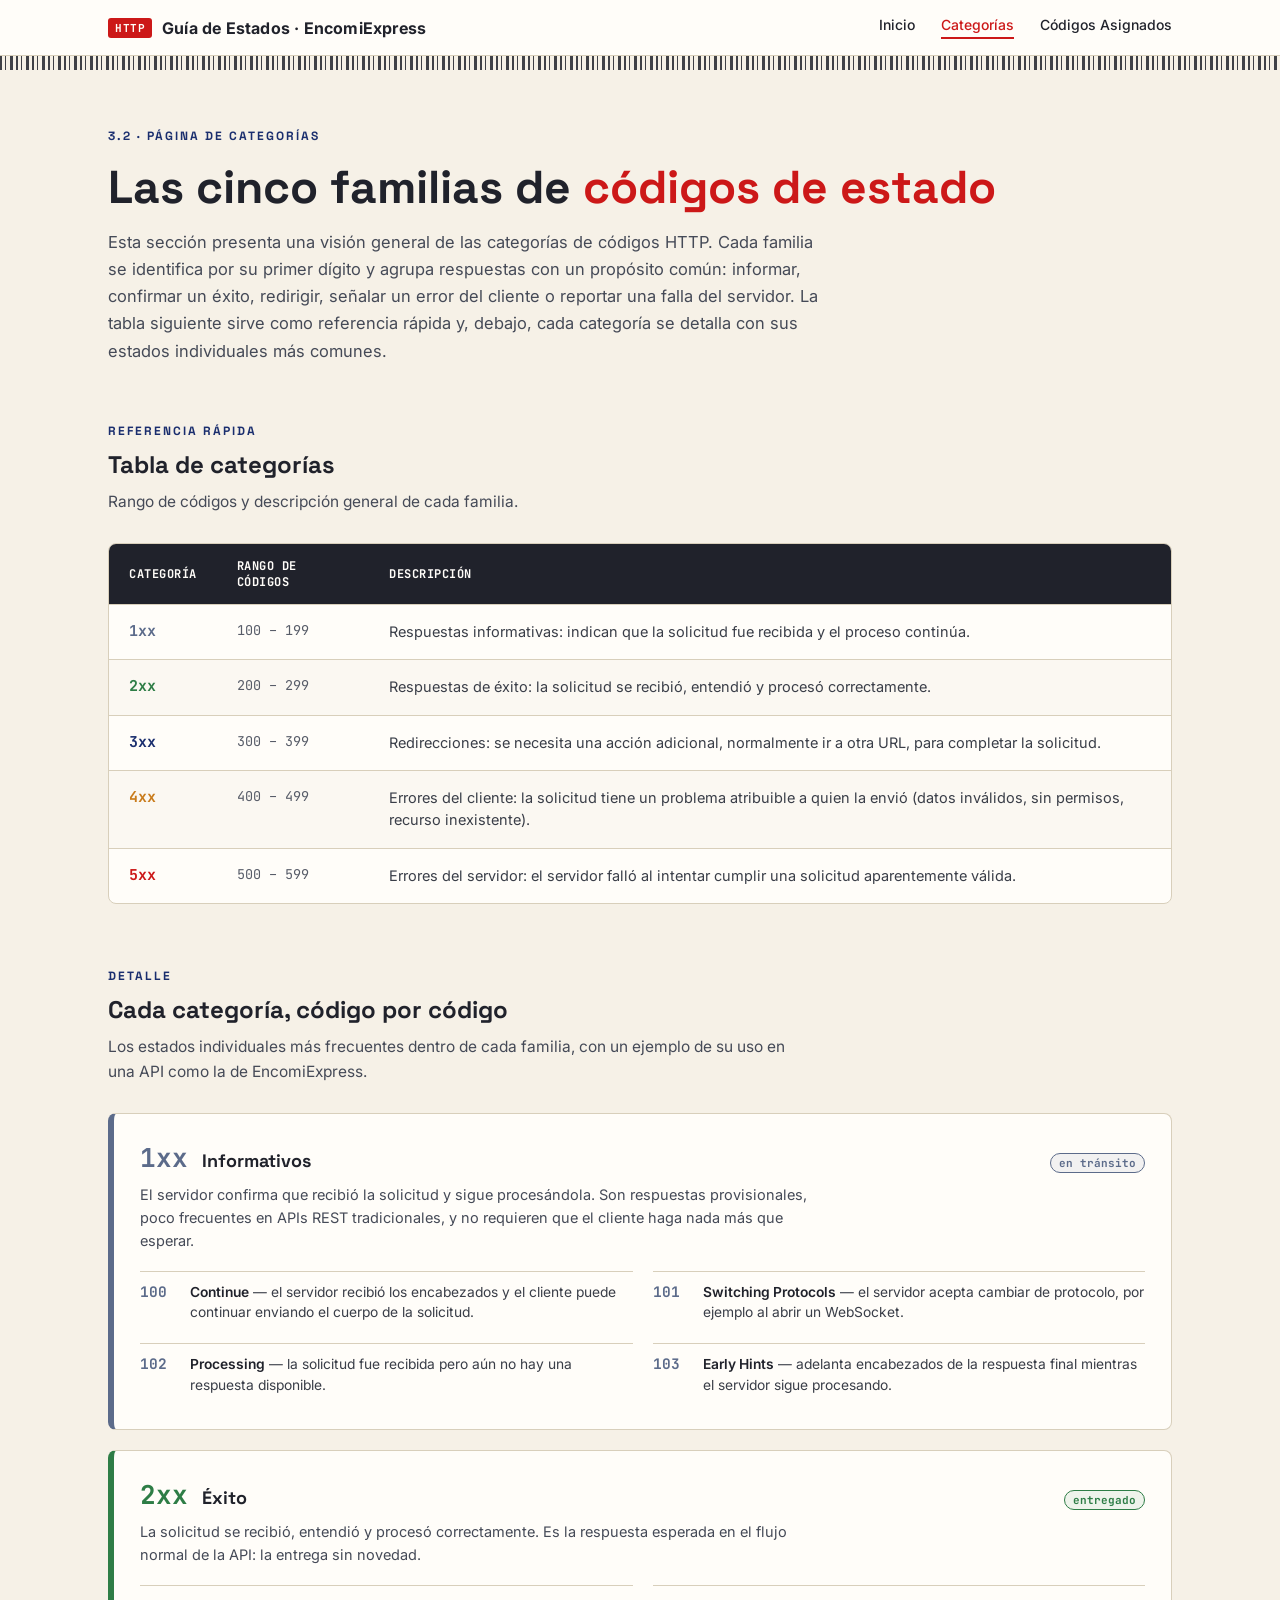
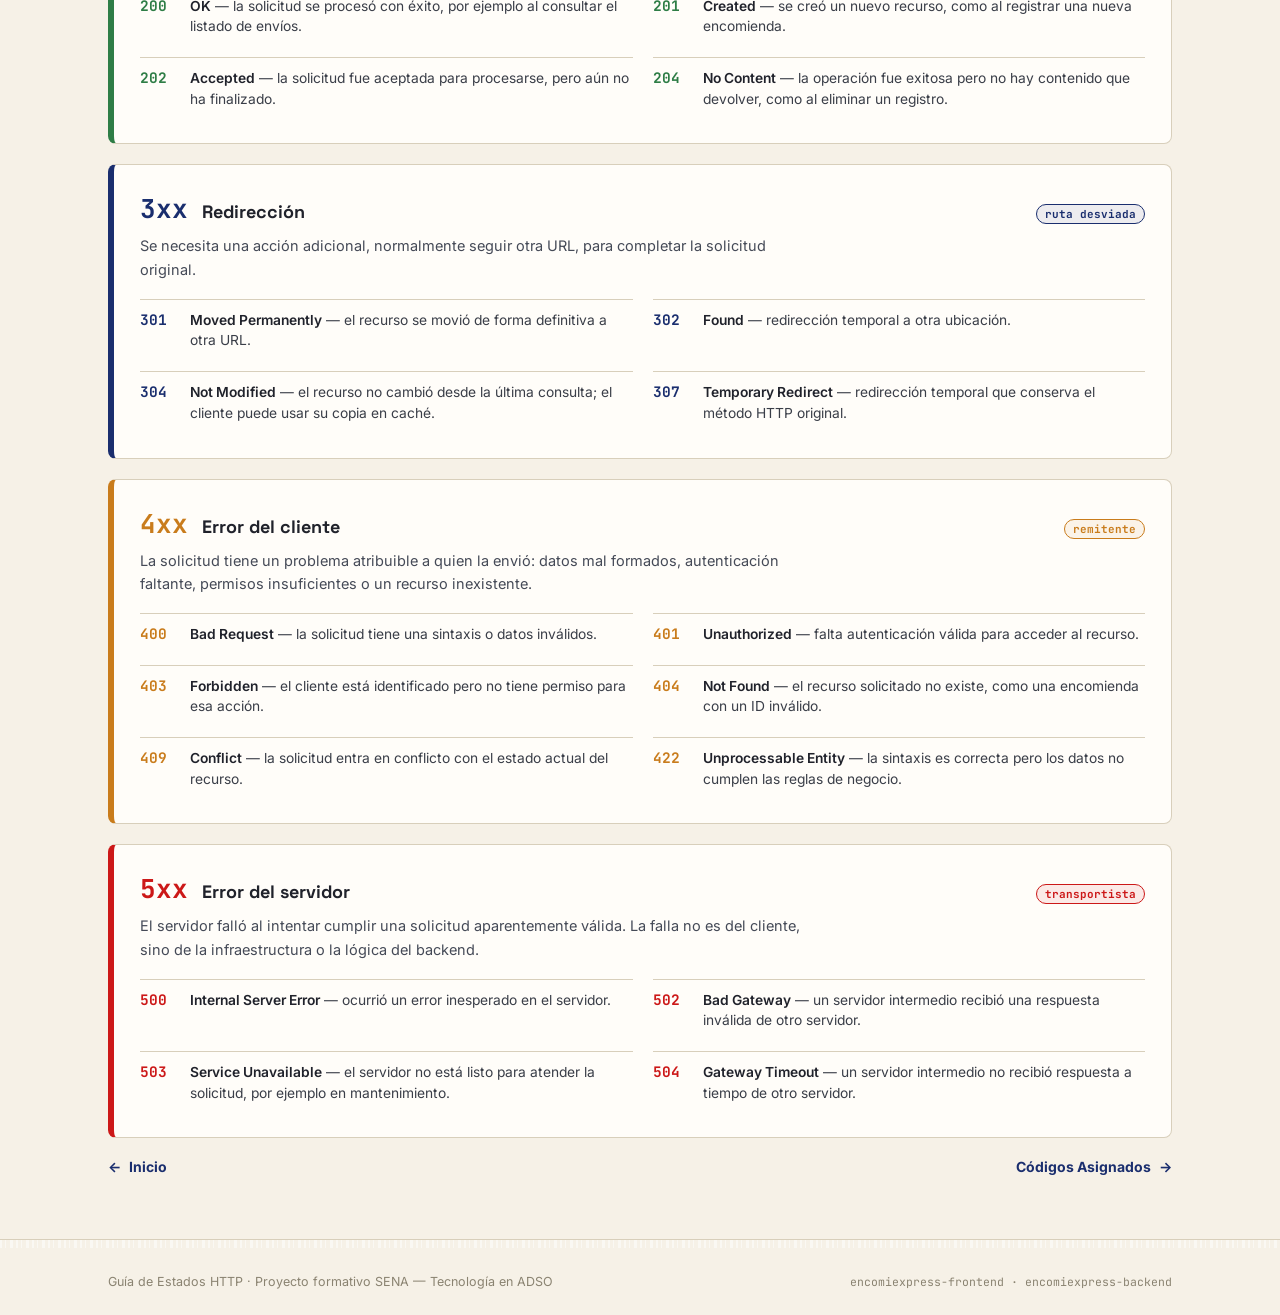
==== categorias.html @ 27d21e82 "Agrega pagina de categorias y corrige nav y equipo en el home Completa los nombres del equipo de des" ====
<!DOCTYPE html>
<html lang="es">
<head>
<meta charset="UTF-8">
<meta name="viewport" content="width=device-width, initial-scale=1.0">
<title>Categorías · EncomiExpress</title>
<link rel="preconnect" href="https://fonts.googleapis.com">
<link rel="preconnect" href="https://fonts.gstatic.com" crossorigin>
<link href="https://fonts.googleapis.com/css2?family=Space+Grotesk:wght@500;600;700&family=Inter:wght@400;500;600&family=JetBrains+Mono:wght@500;700&display=swap" rel="stylesheet">
<style>
  :root{
    --rojo-carga:#CC1818;
    --azul-encomi:#1A2E6E;
    --crema-papel:#F6F1E7;
    --grafito:#20222B;
    --verde-entregado:#2E7D46;
    --ambar-aviso:#C97C1C;
    --linea:#D8CFBB;
    --blanco:#FFFDF9;
  }

  *{box-sizing:border-box;}
  html{scroll-behavior:smooth;}
  body{
    margin:0;
    background:var(--crema-papel);
    color:var(--grafito);
    font-family:'Inter', sans-serif;
    -webkit-font-smoothing:antialiased;
  }
  h1,h2,h3,.eyebrow{font-family:'Space Grotesk', sans-serif;}
  code, .code, .mono{font-family:'JetBrains Mono', monospace;}

  a{color:inherit;}

  .barcode{
    height:14px;
    background-image:repeating-linear-gradient(
      90deg,
      var(--grafito) 0px, var(--grafito) 2px,
      transparent 2px, transparent 5px,
      var(--grafito) 5px, var(--grafito) 6px,
      transparent 6px, transparent 10px,
      var(--grafito) 10px, var(--grafito) 13px,
      transparent 13px, transparent 16px
    );
    opacity:0.85;
  }
  .barcode.light{ filter:invert(1) brightness(1.6); opacity:0.5; }

  /* ===== NAV ===== */
  header.top{
    position:sticky; top:0; z-index:50;
    background:var(--blanco);
    border-bottom:1px solid var(--linea);
  }
  .nav-wrap{
    max-width:1120px; margin:0 auto; padding:16px 28px;
    display:flex; align-items:center; justify-content:space-between; gap:20px;
  }
  .brand{display:flex; align-items:center; gap:10px; font-weight:700; letter-spacing:0.2px;}
  .brand .tag{
    background:var(--rojo-carga); color:var(--blanco);
    font-family:'JetBrains Mono',monospace; font-size:11px; font-weight:700;
    padding:3px 7px; border-radius:3px; letter-spacing:0.5px;
  }
  nav.links{display:flex; gap:26px; flex-wrap:wrap;}
  nav.links a{
    font-size:14px; font-weight:500; text-decoration:none; color:var(--grafito);
    padding-bottom:4px; border-bottom:2px solid transparent;
    transition:border-color .2s ease, color .2s ease;
  }
  nav.links a:hover{border-color:var(--rojo-carga); color:var(--rojo-carga);}
  nav.links a.active{border-color:var(--rojo-carga); color:var(--rojo-carga);}

  /* ===== PAGE HEAD ===== */
  .page-head{
    max-width:1120px; margin:0 auto; padding:54px 28px 10px;
  }
  .eyebrow{
    display:inline-block; font-size:12px; font-weight:700; letter-spacing:2px;
    text-transform:uppercase; color:var(--azul-encomi); margin-bottom:18px;
  }
  h1{
    font-size:clamp(1.9rem, 3.6vw, 2.9rem);
    line-height:1.1; margin:0 0 16px; font-weight:700; color:var(--grafito);
  }
  h1 span{color:var(--rojo-carga);}
  .lead{font-size:16.5px; line-height:1.65; max-width:72ch; color:#454A57; margin:0;}

  section{max-width:1120px; margin:0 auto; padding:44px 28px;}
  section.tight{padding-top:16px;}
  .section-head{margin-bottom:28px; max-width:70ch;}
  .section-head .eyebrow{margin-bottom:10px;}
  .section-head h2{font-size:1.5rem; margin:0 0 10px; font-weight:700;}
  .section-head p{color:#454A57; line-height:1.6; margin:0; font-size:15.5px;}

  /* ===== TABLA DE REFERENCIA ===== */
  .table-wrap{
    background:var(--blanco); border:1px solid var(--linea); border-radius:8px;
    overflow:hidden;
  }
  table.ref-table{width:100%; border-collapse:collapse;}
  table.ref-table thead th{
    background:var(--grafito); color:var(--blanco);
    font-family:'JetBrains Mono',monospace; font-size:12px; letter-spacing:0.5px;
    text-transform:uppercase; text-align:left; padding:14px 20px; font-weight:700;
  }
  table.ref-table tbody td{
    padding:16px 20px; border-top:1px solid var(--linea); font-size:14.5px; vertical-align:top;
  }
  table.ref-table tbody tr:nth-child(even){background:#FBF8F2;}
  table.ref-table td.cat{
    font-family:'JetBrains Mono',monospace; font-weight:700; font-size:15px; color:var(--c);
    white-space:nowrap;
  }
  table.ref-table td.range{font-family:'JetBrains Mono',monospace; font-size:13.5px; color:#575C68; white-space:nowrap;}
  table.ref-table td.desc{color:#3A3E48; line-height:1.55;}

  /* ===== DETALLE POR CATEGORIA ===== */
  .cat-detail{
    background:var(--blanco); border:1px solid var(--linea); border-radius:8px;
    padding:26px 26px 24px; margin-bottom:20px; border-left:6px solid var(--c);
  }
  .cat-detail-head{
    display:flex; align-items:baseline; gap:14px; margin-bottom:6px; flex-wrap:wrap;
  }
  .cat-detail-head .code-range{
    font-family:'JetBrains Mono',monospace; font-weight:700; font-size:26px; color:var(--c);
  }
  .cat-detail-head h3{margin:0; font-size:18px; font-weight:700;}
  .cat-detail .status-chip{
    font-size:11px; font-weight:700; font-family:'JetBrains Mono',monospace;
    color:var(--c); border:1px solid var(--c); padding:2px 8px; border-radius:20px;
    background:color-mix(in srgb, var(--c) 8%, transparent);
    margin-left:auto;
  }
  .cat-detail > p.desc{margin:8px 0 18px; font-size:14.5px; line-height:1.6; color:#454A57; max-width:75ch;}
  .code-list{
    display:grid; grid-template-columns:repeat(2, 1fr); gap:10px 20px;
  }
  .code-item{
    display:flex; gap:12px; align-items:baseline;
    border-top:1px solid var(--linea); padding:10px 0;
  }
  .code-item .num{
    font-family:'JetBrains Mono',monospace; font-weight:700; font-size:14.5px; color:var(--c);
    min-width:38px;
  }
  .code-item .txt{font-size:13.8px; line-height:1.5; color:#3A3E48;}
  .code-item .txt strong{font-weight:600; color:var(--grafito);}

  /* ===== FOOTER NAV ===== */
  .page-nav{
    display:flex; justify-content:space-between; gap:16px; margin-top:10px; flex-wrap:wrap;
  }
  .page-nav a{
    text-decoration:none; font-size:14px; font-weight:700; color:var(--azul-encomi);
    display:flex; align-items:center; gap:8px;
  }
  .page-nav a:hover{color:var(--rojo-carga);}
  .page-nav a.next::after{content:" →";}
  .page-nav a.prev::before{content:"← ";}

  footer{
    border-top:1px solid var(--linea); margin-top:20px;
  }
  .footer-wrap{
    max-width:1120px; margin:0 auto; padding:26px 28px;
    display:flex; justify-content:space-between; align-items:center; gap:16px; flex-wrap:wrap;
  }
  .footer-wrap p{margin:0; font-size:12.5px; color:#8A8371;}
  .footer-wrap .mono{font-size:11.5px;}

  @media (max-width:860px){
    nav.links{display:none;}
    .code-list{grid-template-columns:1fr;}
    table.ref-table{font-size:13px;}
  }
</style>
</head>
<body>

<header class="top">
  <div class="nav-wrap">
    <div class="brand"><span class="tag">HTTP</span> Guía de Estados · EncomiExpress</div>
    <nav class="links">
      <a href="index.html">Inicio</a>
      <a href="categorias.html" class="active">Categorías</a>
      <a href="codigos-asignados.html">Códigos Asignados</a>
    </nav>
  </div>
</header>

<div class="barcode"></div>

<main>

  <div class="page-head">
    <span class="eyebrow">3.2 · Página de Categorías</span>
    <h1>Las cinco familias de <span>códigos de estado</span></h1>
    <p class="lead">
      Esta sección presenta una visión general de las categorías de códigos HTTP. Cada familia se identifica
      por su primer dígito y agrupa respuestas con un propósito común: informar, confirmar un éxito, redirigir,
      señalar un error del cliente o reportar una falla del servidor. La tabla siguiente sirve como referencia
      rápida y, debajo, cada categoría se detalla con sus estados individuales más comunes.
    </p>
  </div>

  <section>
    <div class="section-head">
      <span class="eyebrow">Referencia rápida</span>
      <h2>Tabla de categorías</h2>
      <p>Rango de códigos y descripción general de cada familia.</p>
    </div>

    <div class="table-wrap">
      <table class="ref-table">
        <thead>
          <tr>
            <th>Categoría</th>
            <th>Rango de Códigos</th>
            <th>Descripción</th>
          </tr>
        </thead>
        <tbody>
          <tr>
            <td class="cat" style="--c:#5C6B8A">1xx</td>
            <td class="range">100 – 199</td>
            <td class="desc">Respuestas informativas: indican que la solicitud fue recibida y el proceso continúa.</td>
          </tr>
          <tr>
            <td class="cat" style="--c:#2E7D46">2xx</td>
            <td class="range">200 – 299</td>
            <td class="desc">Respuestas de éxito: la solicitud se recibió, entendió y procesó correctamente.</td>
          </tr>
          <tr>
            <td class="cat" style="--c:#1A2E6E">3xx</td>
            <td class="range">300 – 399</td>
            <td class="desc">Redirecciones: se necesita una acción adicional, normalmente ir a otra URL, para completar la solicitud.</td>
          </tr>
          <tr>
            <td class="cat" style="--c:#C97C1C">4xx</td>
            <td class="range">400 – 499</td>
            <td class="desc">Errores del cliente: la solicitud tiene un problema atribuible a quien la envió (datos inválidos, sin permisos, recurso inexistente).</td>
          </tr>
          <tr>
            <td class="cat" style="--c:#CC1818">5xx</td>
            <td class="range">500 – 599</td>
            <td class="desc">Errores del servidor: el servidor falló al intentar cumplir una solicitud aparentemente válida.</td>
          </tr>
        </tbody>
      </table>
    </div>
  </section>

  <section class="tight">
    <div class="section-head">
      <span class="eyebrow">Detalle</span>
      <h2>Cada categoría, código por código</h2>
      <p>Los estados individuales más frecuentes dentro de cada familia, con un ejemplo de su uso en una API como la de EncomiExpress.</p>
    </div>

    <div class="cat-detail" style="--c:#5C6B8A">
      <div class="cat-detail-head">
        <span class="code-range">1xx</span>
        <h3>Informativos</h3>
        <span class="status-chip">en tránsito</span>
      </div>
      <p class="desc">El servidor confirma que recibió la solicitud y sigue procesándola. Son respuestas provisionales, poco frecuentes en APIs REST tradicionales, y no requieren que el cliente haga nada más que esperar.</p>
      <div class="code-list">
        <div class="code-item"><span class="num">100</span><span class="txt"><strong>Continue</strong> — el servidor recibió los encabezados y el cliente puede continuar enviando el cuerpo de la solicitud.</span></div>
        <div class="code-item"><span class="num">101</span><span class="txt"><strong>Switching Protocols</strong> — el servidor acepta cambiar de protocolo, por ejemplo al abrir un WebSocket.</span></div>
        <div class="code-item"><span class="num">102</span><span class="txt"><strong>Processing</strong> — la solicitud fue recibida pero aún no hay una respuesta disponible.</span></div>
        <div class="code-item"><span class="num">103</span><span class="txt"><strong>Early Hints</strong> — adelanta encabezados de la respuesta final mientras el servidor sigue procesando.</span></div>
      </div>
    </div>

    <div class="cat-detail" style="--c:#2E7D46">
      <div class="cat-detail-head">
        <span class="code-range">2xx</span>
        <h3>Éxito</h3>
        <span class="status-chip">entregado</span>
      </div>
      <p class="desc">La solicitud se recibió, entendió y procesó correctamente. Es la respuesta esperada en el flujo normal de la API: la entrega sin novedad.</p>
      <div class="code-list">
        <div class="code-item"><span class="num">200</span><span class="txt"><strong>OK</strong> — la solicitud se procesó con éxito, por ejemplo al consultar el listado de envíos.</span></div>
        <div class="code-item"><span class="num">201</span><span class="txt"><strong>Created</strong> — se creó un nuevo recurso, como al registrar una nueva encomienda.</span></div>
        <div class="code-item"><span class="num">202</span><span class="txt"><strong>Accepted</strong> — la solicitud fue aceptada para procesarse, pero aún no ha finalizado.</span></div>
        <div class="code-item"><span class="num">204</span><span class="txt"><strong>No Content</strong> — la operación fue exitosa pero no hay contenido que devolver, como al eliminar un registro.</span></div>
      </div>
    </div>

    <div class="cat-detail" style="--c:#1A2E6E">
      <div class="cat-detail-head">
        <span class="code-range">3xx</span>
        <h3>Redirección</h3>
        <span class="status-chip">ruta desviada</span>
      </div>
      <p class="desc">Se necesita una acción adicional, normalmente seguir otra URL, para completar la solicitud original.</p>
      <div class="code-list">
        <div class="code-item"><span class="num">301</span><span class="txt"><strong>Moved Permanently</strong> — el recurso se movió de forma definitiva a otra URL.</span></div>
        <div class="code-item"><span class="num">302</span><span class="txt"><strong>Found</strong> — redirección temporal a otra ubicación.</span></div>
        <div class="code-item"><span class="num">304</span><span class="txt"><strong>Not Modified</strong> — el recurso no cambió desde la última consulta; el cliente puede usar su copia en caché.</span></div>
        <div class="code-item"><span class="num">307</span><span class="txt"><strong>Temporary Redirect</strong> — redirección temporal que conserva el método HTTP original.</span></div>
      </div>
    </div>

    <div class="cat-detail" style="--c:#C97C1C">
      <div class="cat-detail-head">
        <span class="code-range">4xx</span>
        <h3>Error del cliente</h3>
        <span class="status-chip">remitente</span>
      </div>
      <p class="desc">La solicitud tiene un problema atribuible a quien la envió: datos mal formados, autenticación faltante, permisos insuficientes o un recurso inexistente.</p>
      <div class="code-list">
        <div class="code-item"><span class="num">400</span><span class="txt"><strong>Bad Request</strong> — la solicitud tiene una sintaxis o datos inválidos.</span></div>
        <div class="code-item"><span class="num">401</span><span class="txt"><strong>Unauthorized</strong> — falta autenticación válida para acceder al recurso.</span></div>
        <div class="code-item"><span class="num">403</span><span class="txt"><strong>Forbidden</strong> — el cliente está identificado pero no tiene permiso para esa acción.</span></div>
        <div class="code-item"><span class="num">404</span><span class="txt"><strong>Not Found</strong> — el recurso solicitado no existe, como una encomienda con un ID inválido.</span></div>
        <div class="code-item"><span class="num">409</span><span class="txt"><strong>Conflict</strong> — la solicitud entra en conflicto con el estado actual del recurso.</span></div>
        <div class="code-item"><span class="num">422</span><span class="txt"><strong>Unprocessable Entity</strong> — la sintaxis es correcta pero los datos no cumplen las reglas de negocio.</span></div>
      </div>
    </div>

    <div class="cat-detail" style="--c:#CC1818">
      <div class="cat-detail-head">
        <span class="code-range">5xx</span>
        <h3>Error del servidor</h3>
        <span class="status-chip">transportista</span>
      </div>
      <p class="desc">El servidor falló al intentar cumplir una solicitud aparentemente válida. La falla no es del cliente, sino de la infraestructura o la lógica del backend.</p>
      <div class="code-list">
        <div class="code-item"><span class="num">500</span><span class="txt"><strong>Internal Server Error</strong> — ocurrió un error inesperado en el servidor.</span></div>
        <div class="code-item"><span class="num">502</span><span class="txt"><strong>Bad Gateway</strong> — un servidor intermedio recibió una respuesta inválida de otro servidor.</span></div>
        <div class="code-item"><span class="num">503</span><span class="txt"><strong>Service Unavailable</strong> — el servidor no está listo para atender la solicitud, por ejemplo en mantenimiento.</span></div>
        <div class="code-item"><span class="num">504</span><span class="txt"><strong>Gateway Timeout</strong> — un servidor intermedio no recibió respuesta a tiempo de otro servidor.</span></div>
      </div>
    </div>

    <div class="page-nav">
      <a class="prev" href="index.html">Inicio</a>
      <a class="next" href="codigos-asignados.html">Códigos Asignados</a>
    </div>
  </section>

</main>

<footer>
  <div class="barcode light" style="height:8px;"></div>
  <div class="footer-wrap">
    <p>Guía de Estados HTTP · Proyecto formativo SENA — Tecnología en ADSO</p>
    <p class="mono">encomiexpress-frontend · encomiexpress-backend</p>
  </div>
</footer>

</body>
</html>
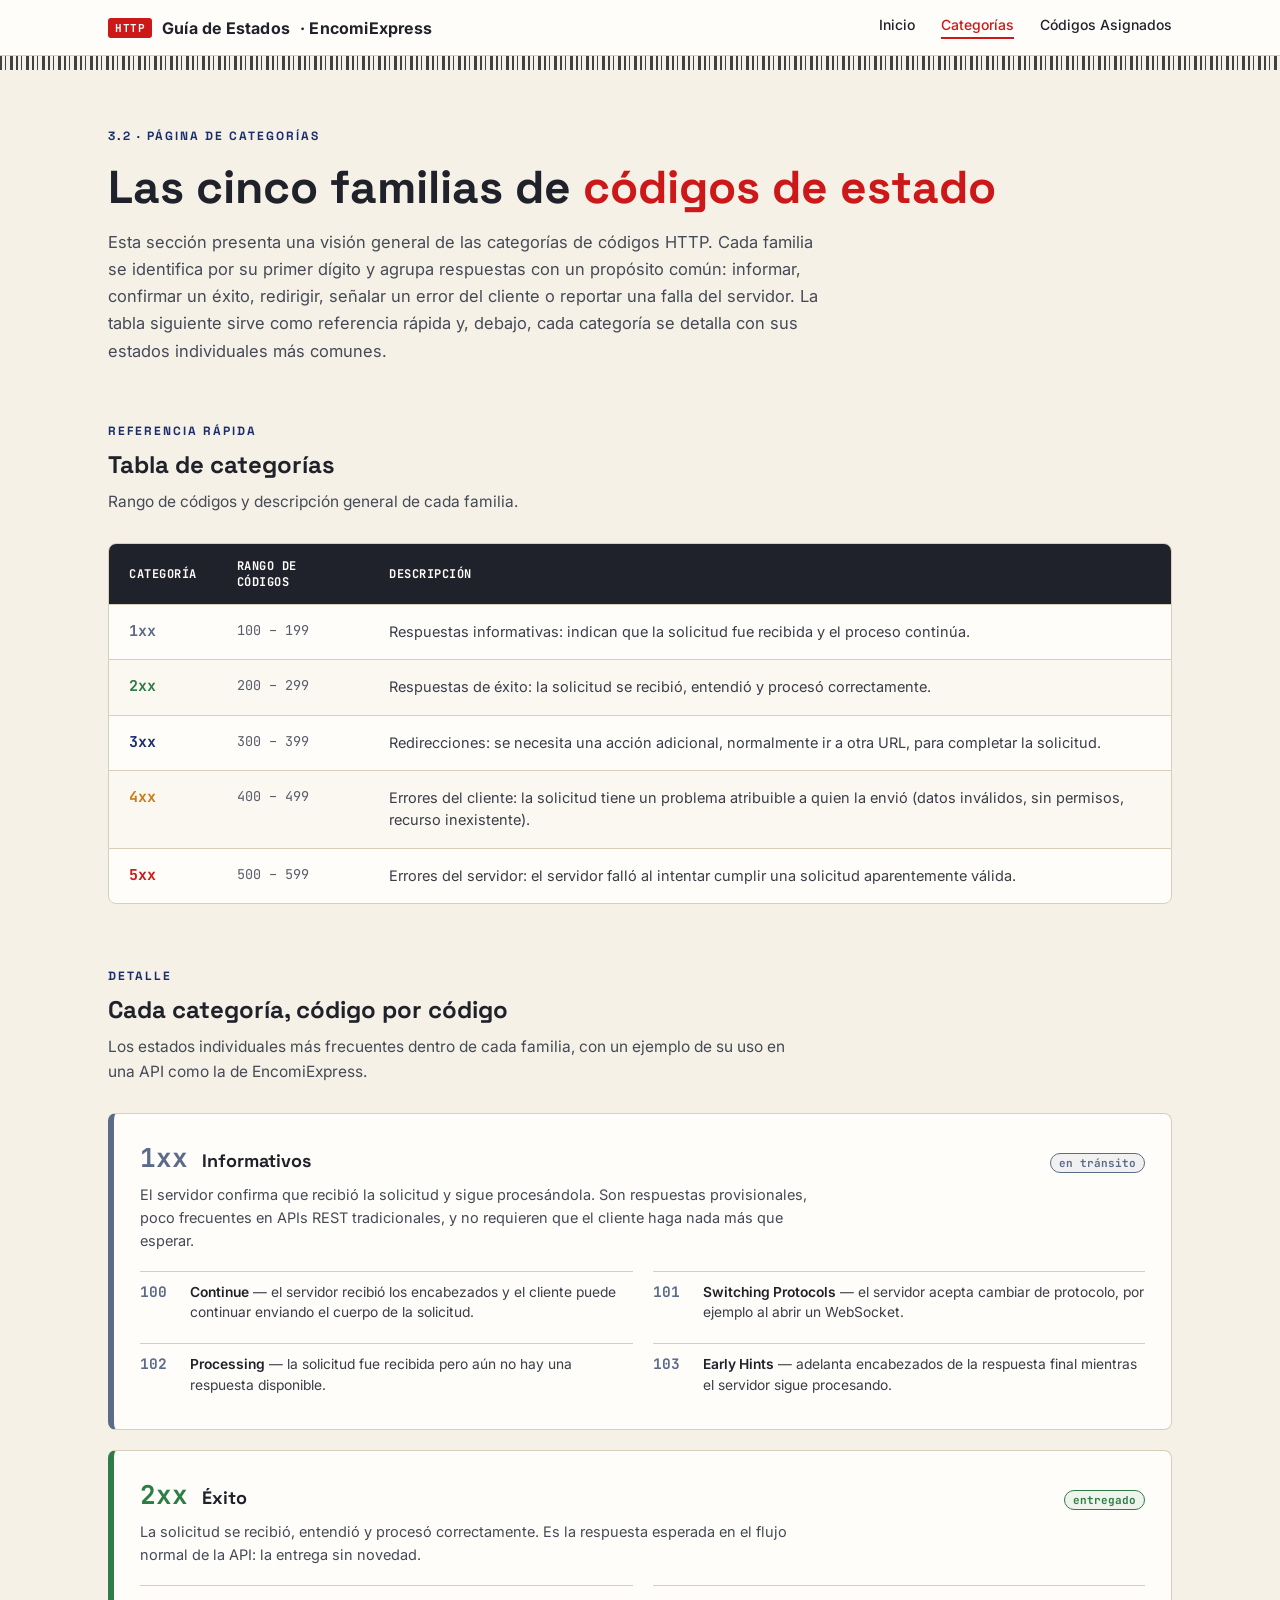
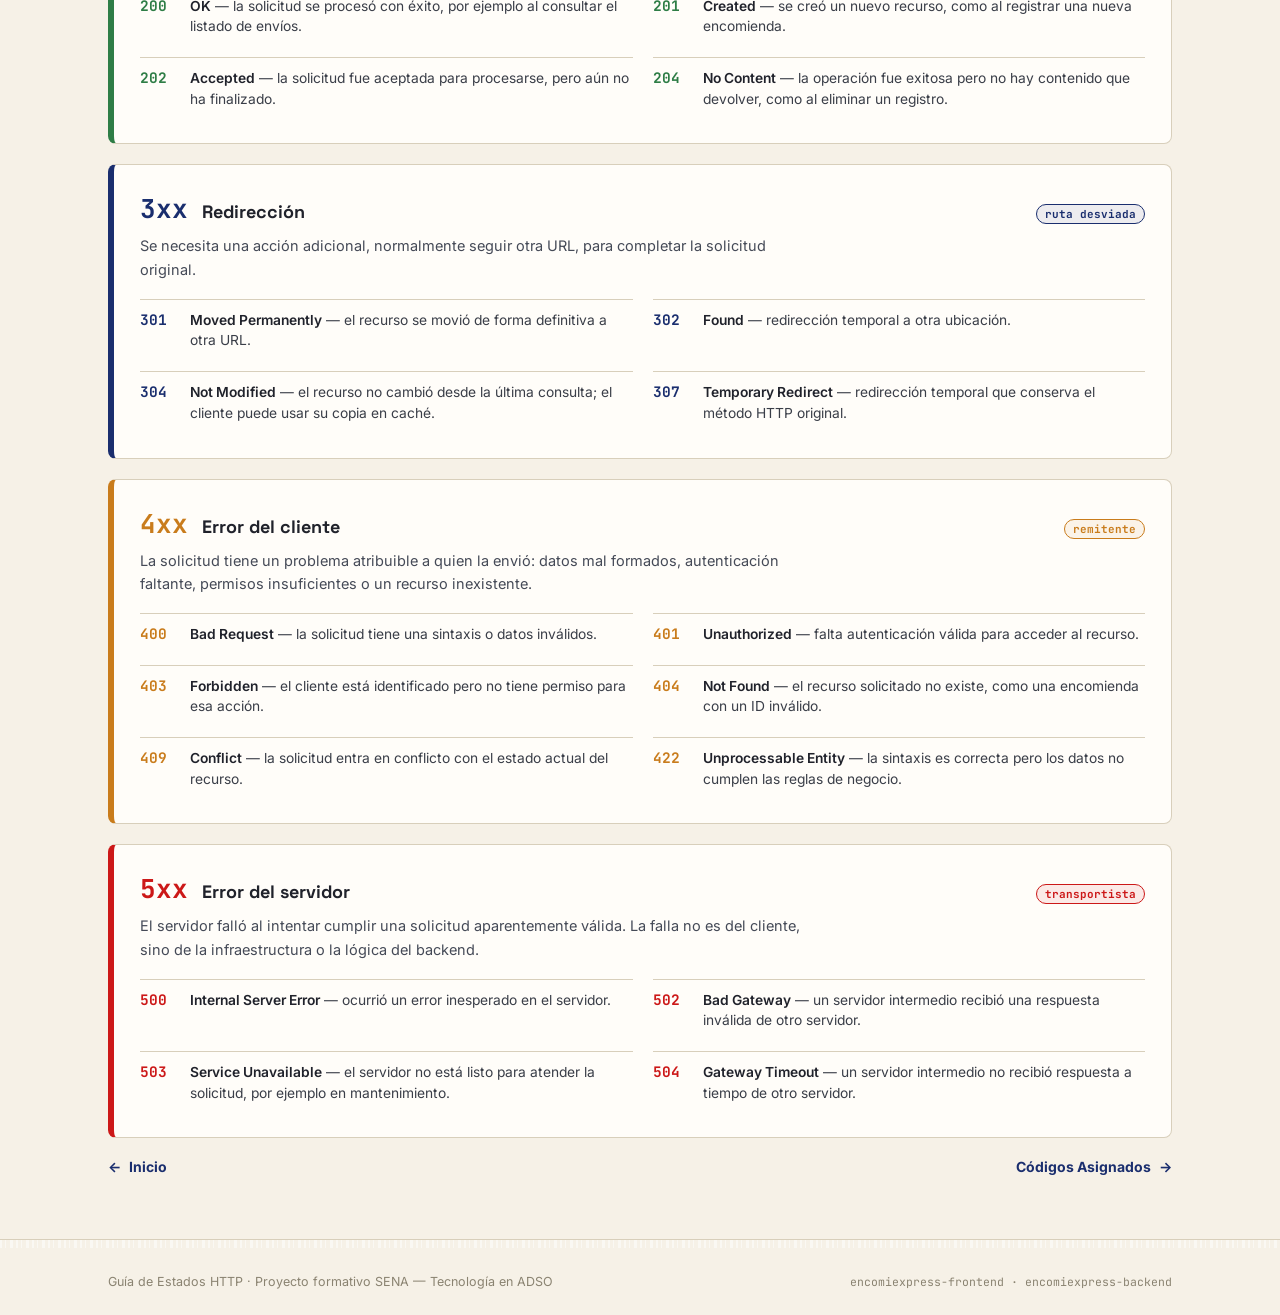
==== commit 874a73f7: "Agrega diseño responsivo y JavaScript funcional Separa el CSS triplicado en styles.css compartido, a" ====
--- a/categorias.html
+++ b/categorias.html
@@ -7,188 +7,21 @@
 <link rel="preconnect" href="https://fonts.googleapis.com">
 <link rel="preconnect" href="https://fonts.gstatic.com" crossorigin>
 <link href="https://fonts.googleapis.com/css2?family=Space+Grotesk:wght@500;600;700&family=Inter:wght@400;500;600&family=JetBrains+Mono:wght@500;700&display=swap" rel="stylesheet">
-<style>
-  :root{
-    --rojo-carga:#CC1818;
-    --azul-encomi:#1A2E6E;
-    --crema-papel:#F6F1E7;
-    --grafito:#20222B;
-    --verde-entregado:#2E7D46;
-    --ambar-aviso:#C97C1C;
-    --linea:#D8CFBB;
-    --blanco:#FFFDF9;
-  }
-
-  *{box-sizing:border-box;}
-  html{scroll-behavior:smooth;}
-  body{
-    margin:0;
-    background:var(--crema-papel);
-    color:var(--grafito);
-    font-family:'Inter', sans-serif;
-    -webkit-font-smoothing:antialiased;
-  }
-  h1,h2,h3,.eyebrow{font-family:'Space Grotesk', sans-serif;}
-  code, .code, .mono{font-family:'JetBrains Mono', monospace;}
-
-  a{color:inherit;}
-
-  .barcode{
-    height:14px;
-    background-image:repeating-linear-gradient(
-      90deg,
-      var(--grafito) 0px, var(--grafito) 2px,
-      transparent 2px, transparent 5px,
-      var(--grafito) 5px, var(--grafito) 6px,
-      transparent 6px, transparent 10px,
-      var(--grafito) 10px, var(--grafito) 13px,
-      transparent 13px, transparent 16px
-    );
-    opacity:0.85;
-  }
-  .barcode.light{ filter:invert(1) brightness(1.6); opacity:0.5; }
-
-  /* ===== NAV ===== */
-  header.top{
-    position:sticky; top:0; z-index:50;
-    background:var(--blanco);
-    border-bottom:1px solid var(--linea);
-  }
-  .nav-wrap{
-    max-width:1120px; margin:0 auto; padding:16px 28px;
-    display:flex; align-items:center; justify-content:space-between; gap:20px;
-  }
-  .brand{display:flex; align-items:center; gap:10px; font-weight:700; letter-spacing:0.2px;}
-  .brand .tag{
-    background:var(--rojo-carga); color:var(--blanco);
-    font-family:'JetBrains Mono',monospace; font-size:11px; font-weight:700;
-    padding:3px 7px; border-radius:3px; letter-spacing:0.5px;
-  }
-  nav.links{display:flex; gap:26px; flex-wrap:wrap;}
-  nav.links a{
-    font-size:14px; font-weight:500; text-decoration:none; color:var(--grafito);
-    padding-bottom:4px; border-bottom:2px solid transparent;
-    transition:border-color .2s ease, color .2s ease;
-  }
-  nav.links a:hover{border-color:var(--rojo-carga); color:var(--rojo-carga);}
-  nav.links a.active{border-color:var(--rojo-carga); color:var(--rojo-carga);}
-
-  /* ===== PAGE HEAD ===== */
-  .page-head{
-    max-width:1120px; margin:0 auto; padding:54px 28px 10px;
-  }
-  .eyebrow{
-    display:inline-block; font-size:12px; font-weight:700; letter-spacing:2px;
-    text-transform:uppercase; color:var(--azul-encomi); margin-bottom:18px;
-  }
-  h1{
-    font-size:clamp(1.9rem, 3.6vw, 2.9rem);
-    line-height:1.1; margin:0 0 16px; font-weight:700; color:var(--grafito);
-  }
-  h1 span{color:var(--rojo-carga);}
-  .lead{font-size:16.5px; line-height:1.65; max-width:72ch; color:#454A57; margin:0;}
-
-  section{max-width:1120px; margin:0 auto; padding:44px 28px;}
-  section.tight{padding-top:16px;}
-  .section-head{margin-bottom:28px; max-width:70ch;}
-  .section-head .eyebrow{margin-bottom:10px;}
-  .section-head h2{font-size:1.5rem; margin:0 0 10px; font-weight:700;}
-  .section-head p{color:#454A57; line-height:1.6; margin:0; font-size:15.5px;}
-
-  /* ===== TABLA DE REFERENCIA ===== */
-  .table-wrap{
-    background:var(--blanco); border:1px solid var(--linea); border-radius:8px;
-    overflow:hidden;
-  }
-  table.ref-table{width:100%; border-collapse:collapse;}
-  table.ref-table thead th{
-    background:var(--grafito); color:var(--blanco);
-    font-family:'JetBrains Mono',monospace; font-size:12px; letter-spacing:0.5px;
-    text-transform:uppercase; text-align:left; padding:14px 20px; font-weight:700;
-  }
-  table.ref-table tbody td{
-    padding:16px 20px; border-top:1px solid var(--linea); font-size:14.5px; vertical-align:top;
-  }
-  table.ref-table tbody tr:nth-child(even){background:#FBF8F2;}
-  table.ref-table td.cat{
-    font-family:'JetBrains Mono',monospace; font-weight:700; font-size:15px; color:var(--c);
-    white-space:nowrap;
-  }
-  table.ref-table td.range{font-family:'JetBrains Mono',monospace; font-size:13.5px; color:#575C68; white-space:nowrap;}
-  table.ref-table td.desc{color:#3A3E48; line-height:1.55;}
-
-  /* ===== DETALLE POR CATEGORIA ===== */
-  .cat-detail{
-    background:var(--blanco); border:1px solid var(--linea); border-radius:8px;
-    padding:26px 26px 24px; margin-bottom:20px; border-left:6px solid var(--c);
-  }
-  .cat-detail-head{
-    display:flex; align-items:baseline; gap:14px; margin-bottom:6px; flex-wrap:wrap;
-  }
-  .cat-detail-head .code-range{
-    font-family:'JetBrains Mono',monospace; font-weight:700; font-size:26px; color:var(--c);
-  }
-  .cat-detail-head h3{margin:0; font-size:18px; font-weight:700;}
-  .cat-detail .status-chip{
-    font-size:11px; font-weight:700; font-family:'JetBrains Mono',monospace;
-    color:var(--c); border:1px solid var(--c); padding:2px 8px; border-radius:20px;
-    background:color-mix(in srgb, var(--c) 8%, transparent);
-    margin-left:auto;
-  }
-  .cat-detail > p.desc{margin:8px 0 18px; font-size:14.5px; line-height:1.6; color:#454A57; max-width:75ch;}
-  .code-list{
-    display:grid; grid-template-columns:repeat(2, 1fr); gap:10px 20px;
-  }
-  .code-item{
-    display:flex; gap:12px; align-items:baseline;
-    border-top:1px solid var(--linea); padding:10px 0;
-  }
-  .code-item .num{
-    font-family:'JetBrains Mono',monospace; font-weight:700; font-size:14.5px; color:var(--c);
-    min-width:38px;
-  }
-  .code-item .txt{font-size:13.8px; line-height:1.5; color:#3A3E48;}
-  .code-item .txt strong{font-weight:600; color:var(--grafito);}
-
-  /* ===== FOOTER NAV ===== */
-  .page-nav{
-    display:flex; justify-content:space-between; gap:16px; margin-top:10px; flex-wrap:wrap;
-  }
-  .page-nav a{
-    text-decoration:none; font-size:14px; font-weight:700; color:var(--azul-encomi);
-    display:flex; align-items:center; gap:8px;
-  }
-  .page-nav a:hover{color:var(--rojo-carga);}
-  .page-nav a.next::after{content:" →";}
-  .page-nav a.prev::before{content:"← ";}
-
-  footer{
-    border-top:1px solid var(--linea); margin-top:20px;
-  }
-  .footer-wrap{
-    max-width:1120px; margin:0 auto; padding:26px 28px;
-    display:flex; justify-content:space-between; align-items:center; gap:16px; flex-wrap:wrap;
-  }
-  .footer-wrap p{margin:0; font-size:12.5px; color:#8A8371;}
-  .footer-wrap .mono{font-size:11.5px;}
-
-  @media (max-width:860px){
-    nav.links{display:none;}
-    .code-list{grid-template-columns:1fr;}
-    table.ref-table{font-size:13px;}
-  }
-</style>
+<link rel="stylesheet" href="styles.css">
 </head>
 <body>
 
 <header class="top">
   <div class="nav-wrap">
-    <div class="brand"><span class="tag">HTTP</span> Guía de Estados · EncomiExpress</div>
-    <nav class="links">
+    <div class="brand"><span class="tag">HTTP</span> Guía de Estados<span class="brand-suffix"> · EncomiExpress</span></div>
+    <nav class="links" id="nav-links">
       <a href="index.html">Inicio</a>
       <a href="categorias.html" class="active">Categorías</a>
       <a href="codigos-asignados.html">Códigos Asignados</a>
     </nav>
+    <button type="button" class="nav-toggle" aria-label="Abrir menú" aria-expanded="false" aria-controls="nav-links">
+      <span></span><span></span><span></span>
+    </button>
   </div>
 </header>
 
@@ -215,7 +48,7 @@
     </div>
 
     <div class="table-wrap">
-      <table class="ref-table">
+      <table class="ref-table" id="cat-table">
         <thead>
           <tr>
             <th>Categoría</th>
@@ -354,5 +187,8 @@
   </div>
 </footer>
 
+<button type="button" id="back-to-top" class="back-to-top" aria-label="Volver arriba">↑</button>
+
+<script src="script.js" defer></script>
 </body>
 </html>
--- a/styles.css
+++ b/styles.css
@@ -0,0 +1,373 @@
+/* Guía de Estados HTTP · EncomiExpress
+   Hoja de estilos compartida por index.html, categorias.html y codigos-asignados.html */
+
+:root{
+  --rojo-carga:#CC1818;
+  --azul-encomi:#1A2E6E;
+  --crema-papel:#F6F1E7;
+  --grafito:#20222B;
+  --verde-entregado:#2E7D46;
+  --ambar-aviso:#C97C1C;
+  --linea:#D8CFBB;
+  --blanco:#FFFDF9;
+}
+
+*{box-sizing:border-box;}
+html{scroll-behavior:smooth;}
+body{
+  margin:0;
+  background:var(--crema-papel);
+  color:var(--grafito);
+  font-family:'Inter', sans-serif;
+  -webkit-font-smoothing:antialiased;
+}
+h1,h2,h3,.eyebrow{font-family:'Space Grotesk', sans-serif;}
+code, .code, .mono{font-family:'JetBrains Mono', monospace;}
+
+a{color:inherit;}
+
+.eyebrow{
+  display:inline-block; font-size:12px; font-weight:700; letter-spacing:2px;
+  text-transform:uppercase; color:var(--azul-encomi); margin-bottom:18px;
+}
+h1 span{color:var(--rojo-carga);}
+
+/* barcode-style divider, nod to la guía de envío en PDF con jsbarcode */
+.barcode{
+  height:14px;
+  background-image:repeating-linear-gradient(
+    90deg,
+    var(--grafito) 0px, var(--grafito) 2px,
+    transparent 2px, transparent 5px,
+    var(--grafito) 5px, var(--grafito) 6px,
+    transparent 6px, transparent 10px,
+    var(--grafito) 10px, var(--grafito) 13px,
+    transparent 13px, transparent 16px
+  );
+  opacity:0.85;
+}
+.barcode.light{ filter:invert(1) brightness(1.6); opacity:0.5; }
+
+/* ===== NAV ===== */
+header.top{
+  position:sticky; top:0; z-index:50;
+  background:var(--blanco);
+  border-bottom:1px solid var(--linea);
+}
+.nav-wrap{
+  position:relative;
+  max-width:1120px; margin:0 auto; padding:16px 28px;
+  display:flex; align-items:center; justify-content:space-between; gap:20px;
+}
+.brand{display:flex; align-items:center; gap:10px; font-weight:700; letter-spacing:0.2px; min-width:0;}
+.brand .tag{
+  background:var(--rojo-carga); color:var(--blanco);
+  font-family:'JetBrains Mono',monospace; font-size:11px; font-weight:700;
+  padding:3px 7px; border-radius:3px; letter-spacing:0.5px; flex-shrink:0;
+}
+nav.links{display:flex; gap:26px; flex-wrap:wrap;}
+nav.links a{
+  font-size:14px; font-weight:500; text-decoration:none; color:var(--grafito);
+  padding-bottom:4px; border-bottom:2px solid transparent;
+  transition:border-color .2s ease, color .2s ease;
+}
+nav.links a:hover{border-color:var(--rojo-carga); color:var(--rojo-carga);}
+nav.links a.active{border-color:var(--rojo-carga); color:var(--rojo-carga);}
+
+/* ===== NAV TOGGLE (hamburguesa) ===== */
+.nav-toggle{
+  display:none; flex-direction:column; justify-content:center; gap:5px;
+  width:34px; height:34px; padding:0; border:none; background:transparent;
+  cursor:pointer; flex-shrink:0;
+}
+.nav-toggle span{
+  display:block; width:100%; height:2px; background:var(--grafito);
+  transition:transform .2s ease, opacity .2s ease;
+}
+.nav-toggle.is-open span:nth-child(1){transform:translateY(7px) rotate(45deg);}
+.nav-toggle.is-open span:nth-child(2){opacity:0;}
+.nav-toggle.is-open span:nth-child(3){transform:translateY(-7px) rotate(-45deg);}
+
+/* ===== BOTÓN VOLVER ARRIBA ===== */
+.back-to-top{
+  position:fixed; right:22px; bottom:22px; z-index:60;
+  width:44px; height:44px; border-radius:50%; border:none;
+  background:var(--grafito); color:var(--blanco); font-size:18px; line-height:1;
+  cursor:pointer; display:flex; align-items:center; justify-content:center;
+  opacity:0; visibility:hidden; transform:translateY(8px);
+  transition:opacity .2s ease, transform .2s ease, visibility .2s ease, background .2s ease;
+  box-shadow:0 8px 20px -8px rgba(32,34,43,0.5);
+}
+.back-to-top.visible{opacity:1; visibility:visible; transform:translateY(0);}
+.back-to-top:hover{background:var(--rojo-carga);}
+
+/* ===== HERO (solo index.html) ===== */
+.hero{
+  max-width:1120px; margin:0 auto; padding:64px 28px 40px;
+  display:grid; grid-template-columns:1.15fr 0.85fr; gap:48px; align-items:end;
+}
+.hero h1{
+  font-size:clamp(2.2rem, 4.4vw, 3.6rem);
+  line-height:1.05; margin:0 0 18px; font-weight:700; color:var(--grafito);
+}
+.hero .lead{font-size:17px; line-height:1.65; max-width:56ch; color:#454A57;}
+
+/* la "guía de envío" del equipo, a modo de manifiesto del proyecto */
+.waybill{
+  background:var(--blanco);
+  border:1px solid var(--linea);
+  border-radius:6px;
+  padding:22px 24px;
+  position:relative;
+}
+.waybill::before{
+  content:"";
+  position:absolute; left:0; top:0; bottom:0; width:6px;
+  background:var(--rojo-carga);
+  border-radius:6px 0 0 6px;
+}
+.waybill .wb-label{
+  font-family:'JetBrains Mono',monospace; font-size:10.5px; letter-spacing:1.5px;
+  text-transform:uppercase; color:#8A8371; margin-bottom:4px;
+}
+.waybill .wb-row{margin-bottom:16px;}
+.waybill .wb-row:last-child{margin-bottom:0;}
+.waybill .wb-value{font-size:15.5px; font-weight:600; color:var(--grafito);}
+.waybill .wb-value.small{font-size:14px; font-weight:500; color:#454A57;}
+
+/* ===== PAGE HEAD (categorias.html y codigos-asignados.html) ===== */
+.page-head{
+  max-width:1120px; margin:0 auto; padding:54px 28px 10px;
+}
+.page-head h1{
+  font-size:clamp(1.9rem, 3.6vw, 2.9rem);
+  line-height:1.1; margin:0 0 16px; font-weight:700; color:var(--grafito);
+}
+.page-head .lead{font-size:16.5px; line-height:1.65; max-width:72ch; color:#454A57; margin:0;}
+
+/* ===== SECTION SHELLS ===== */
+section{max-width:1120px; margin:0 auto; padding:44px 28px;}
+section.tight{padding-top:16px;}
+.section-head{margin-bottom:28px; max-width:70ch;}
+.section-head .eyebrow{margin-bottom:10px;}
+.section-head h2{font-size:1.5rem; margin:0 0 10px; font-weight:700;}
+.section-head p{color:#454A57; line-height:1.6; margin:0; font-size:15.5px;}
+
+/* index.html usa secciones más espaciosas (layout tipo "hero") */
+body.page-home section{padding:54px 28px;}
+body.page-home section.tight{padding-top:38px;}
+body.page-home .section-head{margin-bottom:30px;}
+body.page-home .section-head h2{font-size:1.7rem;}
+
+/* ===== INTRO CARDS · por qué importan (solo index.html) ===== */
+.why-grid{
+  display:grid; grid-template-columns:repeat(3, 1fr); gap:20px; margin-top:8px;
+}
+.why-card{
+  background:var(--blanco); border:1px solid var(--linea); border-radius:6px;
+  padding:22px 20px;
+}
+.why-card .num{
+  font-family:'JetBrains Mono',monospace; font-weight:700; font-size:13px;
+  color:var(--rojo-carga); margin-bottom:10px;
+}
+.why-card h3{font-size:15.5px; margin:0 0 8px; font-weight:600;}
+.why-card p{font-size:13.8px; line-height:1.55; color:#575C68; margin:0;}
+
+/* ===== CATEGORY TRACKING STRIP (solo index.html) ===== */
+.track-strip{
+  display:flex; align-items:center; gap:6px; margin:36px 0 8px; flex-wrap:wrap;
+}
+.track-strip .stop{
+  font-family:'JetBrains Mono',monospace; font-size:11px; font-weight:700;
+  padding:6px 10px; border-radius:20px; color:var(--blanco);
+}
+.track-strip .arrow{color:#B7AF98; font-size:13px;}
+
+.cat-grid{
+  display:grid; grid-template-columns:repeat(5, 1fr); gap:16px; margin-top:26px;
+}
+.cat-card{
+  background:var(--blanco); border:1px solid var(--linea); border-radius:8px;
+  padding:20px 18px 22px; display:flex; flex-direction:column; gap:10px;
+  border-top:4px solid var(--c);
+}
+.cat-card .code-range{
+  font-family:'JetBrains Mono',monospace; font-weight:700; font-size:22px; color:var(--c);
+}
+.cat-card h3{margin:0; font-size:14.5px; font-weight:700;}
+.cat-card p{margin:0; font-size:13px; line-height:1.55; color:#575C68; flex-grow:1;}
+.cat-card .status-chip{
+  align-self:flex-start; font-size:11px; font-weight:700; font-family:'JetBrains Mono',monospace;
+  color:var(--c); border:1px solid var(--c); padding:2px 8px; border-radius:20px;
+  background:color-mix(in srgb, var(--c) 8%, transparent);
+}
+
+/* ===== NAV DE SECCIONES · accede a las demas paginas (solo index.html) ===== */
+.explore-grid{
+  display:grid; grid-template-columns:repeat(3, 1fr); gap:18px; margin-top:26px;
+}
+.explore-card{
+  background:var(--grafito); color:var(--blanco); border-radius:8px;
+  padding:22px 22px 24px; text-decoration:none; display:flex; flex-direction:column; gap:12px;
+  transition:transform .18s ease, box-shadow .18s ease;
+}
+.explore-card:hover{transform:translateY(-3px); box-shadow:0 12px 24px -12px rgba(32,34,43,0.45);}
+.explore-card .ex-num{font-family:'JetBrains Mono',monospace; font-size:11px; color:#E2A0A0; font-weight:700;}
+.explore-card h3{margin:0; font-size:16.5px; font-weight:700;}
+.explore-card p{margin:0; font-size:13px; line-height:1.55; color:#C7C9D1;}
+.explore-card .go{font-size:12.5px; font-weight:700; color:var(--blanco); margin-top:auto;}
+.explore-card .go::after{content:" →"; }
+.explore-grid.cols-2{grid-template-columns:repeat(2, 1fr); max-width:740px;}
+
+/* ===== TABLA DE REFERENCIA (categorias.html y codigos-asignados.html) ===== */
+.table-wrap{
+  background:var(--blanco); border:1px solid var(--linea); border-radius:8px;
+  overflow-x:auto; -webkit-overflow-scrolling:touch;
+}
+table.ref-table{width:100%; border-collapse:collapse;}
+#cat-table{min-width:600px;}
+#codes-table{min-width:640px;}
+table.ref-table thead th{
+  background:var(--grafito); color:var(--blanco);
+  font-family:'JetBrains Mono',monospace; font-size:12px; letter-spacing:0.5px;
+  text-transform:uppercase; text-align:left; padding:14px 20px; font-weight:700;
+}
+table.ref-table tbody td{
+  padding:16px 20px; border-top:1px solid var(--linea); font-size:14.5px; vertical-align:top;
+}
+table.ref-table tbody tr:nth-child(even){background:#FBF8F2;}
+table.ref-table td.cat{
+  font-family:'JetBrains Mono',monospace; font-weight:700; font-size:15px; color:var(--c);
+  white-space:nowrap;
+}
+table.ref-table td.range{font-family:'JetBrains Mono',monospace; font-size:13.5px; color:#575C68; white-space:nowrap;}
+table.ref-table td.desc{color:#3A3E48; line-height:1.55;}
+
+/* ===== BUSCADOR DE CÓDIGOS (solo codigos-asignados.html) ===== */
+.table-search{
+  display:flex; align-items:center; gap:14px; margin-bottom:14px; flex-wrap:wrap;
+}
+.table-search input[type="search"]{
+  flex:1 1 280px; max-width:420px; font-family:'Inter', sans-serif; font-size:14px;
+  padding:10px 14px; border:1px solid var(--linea); border-radius:6px;
+  background:var(--blanco); color:var(--grafito); outline:none;
+  transition:border-color .2s ease, box-shadow .2s ease;
+}
+.table-search input[type="search"]:focus{
+  border-color:var(--rojo-carga); box-shadow:0 0 0 3px color-mix(in srgb, var(--rojo-carga) 12%, transparent);
+}
+.table-search .search-count{
+  font-family:'JetBrains Mono',monospace; font-size:12px; color:#8A8371;
+}
+table.ref-table tbody tr.no-match-row td{
+  text-align:center; color:#8A8371; font-style:italic; padding:24px 20px;
+}
+
+/* ===== DETALLE POR CATEGORIA (solo categorias.html) ===== */
+.cat-detail{
+  background:var(--blanco); border:1px solid var(--linea); border-radius:8px;
+  padding:26px 26px 24px; margin-bottom:20px; border-left:6px solid var(--c);
+}
+.cat-detail-head{
+  display:flex; align-items:baseline; gap:14px; margin-bottom:6px; flex-wrap:wrap;
+}
+.cat-detail-head .code-range{
+  font-family:'JetBrains Mono',monospace; font-weight:700; font-size:26px; color:var(--c);
+}
+.cat-detail-head h3{margin:0; font-size:18px; font-weight:700;}
+.cat-detail .status-chip{
+  font-size:11px; font-weight:700; font-family:'JetBrains Mono',monospace;
+  color:var(--c); border:1px solid var(--c); padding:2px 8px; border-radius:20px;
+  background:color-mix(in srgb, var(--c) 8%, transparent);
+  margin-left:auto;
+}
+.cat-detail > p.desc{margin:8px 0 18px; font-size:14.5px; line-height:1.6; color:#454A57; max-width:75ch;}
+.code-list{
+  display:grid; grid-template-columns:repeat(2, 1fr); gap:10px 20px;
+}
+.code-item{
+  display:flex; gap:12px; align-items:baseline;
+  border-top:1px solid var(--linea); padding:10px 0;
+}
+.code-item .num{
+  font-family:'JetBrains Mono',monospace; font-weight:700; font-size:14.5px; color:var(--c);
+  min-width:38px;
+}
+.code-item .txt{font-size:13.8px; line-height:1.5; color:#3A3E48;}
+.code-item .txt strong{font-weight:600; color:var(--grafito);}
+
+/* ===== FOOTER NAV (categorias.html y codigos-asignados.html) ===== */
+.page-nav{
+  display:flex; justify-content:space-between; gap:16px; margin-top:10px; flex-wrap:wrap;
+}
+.page-nav a{
+  text-decoration:none; font-size:14px; font-weight:700; color:var(--azul-encomi);
+  display:flex; align-items:center; gap:8px;
+}
+.page-nav a:hover{color:var(--rojo-carga);}
+.page-nav a.next::after{content:" →";}
+.page-nav a.prev::before{content:"← ";}
+
+/* ===== FOOTER ===== */
+footer{
+  border-top:1px solid var(--linea); margin-top:20px;
+}
+.footer-wrap{
+  max-width:1120px; margin:0 auto; padding:26px 28px;
+  display:flex; justify-content:space-between; align-items:center; gap:16px; flex-wrap:wrap;
+}
+.footer-wrap p{margin:0; font-size:12.5px; color:#8A8371;}
+.footer-wrap .mono{font-size:11.5px;}
+
+/* ===== RESPONSIVE ===== */
+@media (max-width:860px){
+  body.page-home .hero{grid-template-columns:1fr;}
+  body.page-home .why-grid{grid-template-columns:1fr 1fr;}
+  body.page-home .cat-grid{grid-template-columns:1fr 1fr;}
+  body.page-home .explore-grid, body.page-home .explore-grid.cols-2{grid-template-columns:1fr;}
+
+  .code-list{grid-template-columns:1fr;}
+  table.ref-table{font-size:13px;}
+
+  .nav-toggle{display:flex;}
+  nav.links{
+    display:none;
+    position:absolute; top:100%; left:0; right:0;
+    background:var(--blanco); border-bottom:1px solid var(--linea);
+    flex-direction:column; gap:2px; padding:10px 28px 18px;
+    box-shadow:0 12px 20px -12px rgba(32,34,43,0.25);
+  }
+  nav.links.open{display:flex;}
+  nav.links a{padding:10px 0; border-bottom:1px solid var(--linea);}
+  nav.links a:last-child{border-bottom:none;}
+}
+@media (max-width:560px){
+  body.page-home .why-grid{grid-template-columns:1fr;}
+  body.page-home .cat-grid{grid-template-columns:1fr;}
+}
+@media (max-width:480px){
+  .nav-wrap{padding:14px 18px;}
+  .brand{font-size:13.5px; gap:8px;}
+  .brand-suffix{display:none;}
+  .footer-wrap{padding:22px 18px;}
+  .back-to-top{right:14px; bottom:14px; width:40px; height:40px;}
+
+  .page-head{padding:38px 18px 10px;}
+  .page-head .lead{font-size:15px;}
+  section{padding:30px 18px;}
+  section.tight{padding-top:10px;}
+  .section-head h2{font-size:1.3rem;}
+  table.ref-table thead th, table.ref-table tbody td{padding:11px 12px; font-size:12.5px;}
+  .table-search input[type="search"]{flex-basis:100%; max-width:none;}
+  .cat-detail{padding:18px 16px 16px;}
+
+  body.page-home .hero{padding:44px 18px 30px; gap:32px;}
+  body.page-home .hero .lead{font-size:15.5px;}
+  body.page-home .waybill{padding:18px 16px;}
+  body.page-home section{padding:38px 18px;}
+  body.page-home section.tight{padding-top:26px;}
+  body.page-home .section-head h2{font-size:1.4rem;}
+  body.page-home .why-card, body.page-home .cat-card{padding:18px 16px;}
+  body.page-home .explore-card{padding:18px 18px 20px;}
+}
